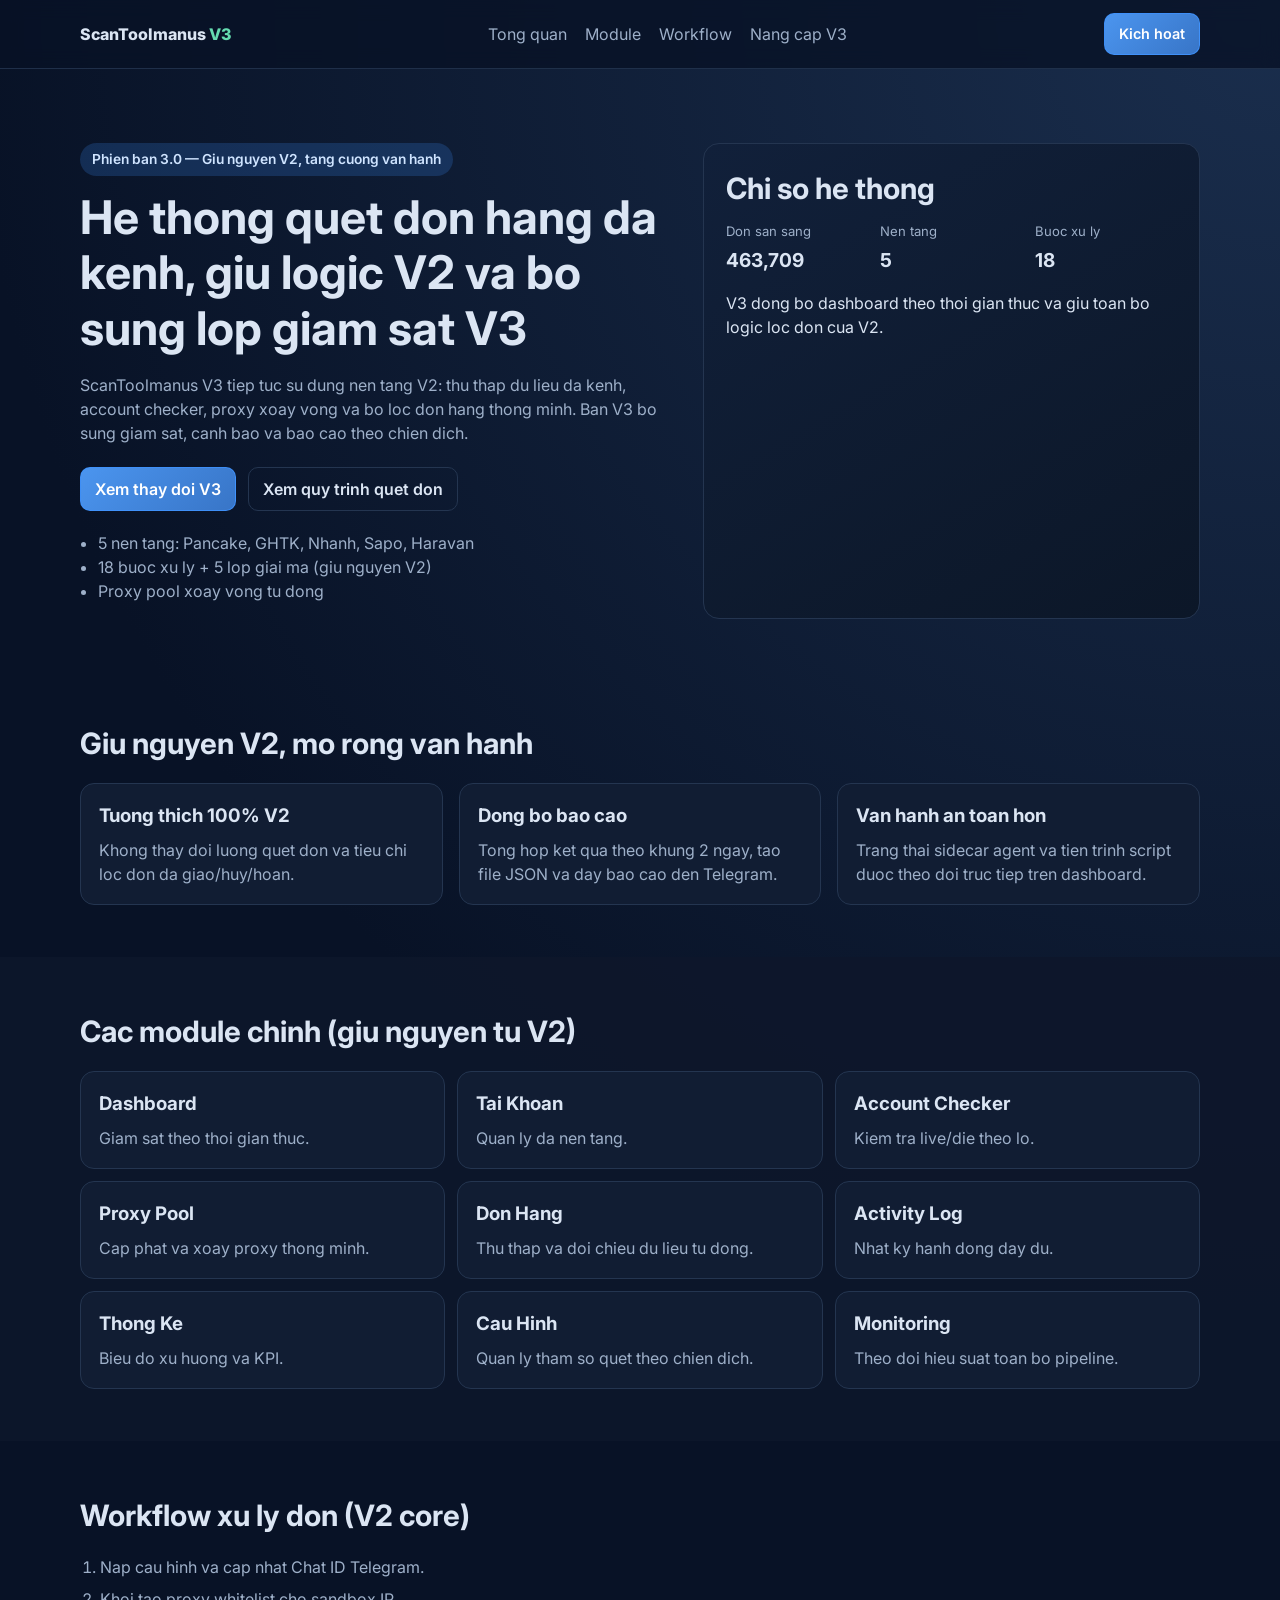
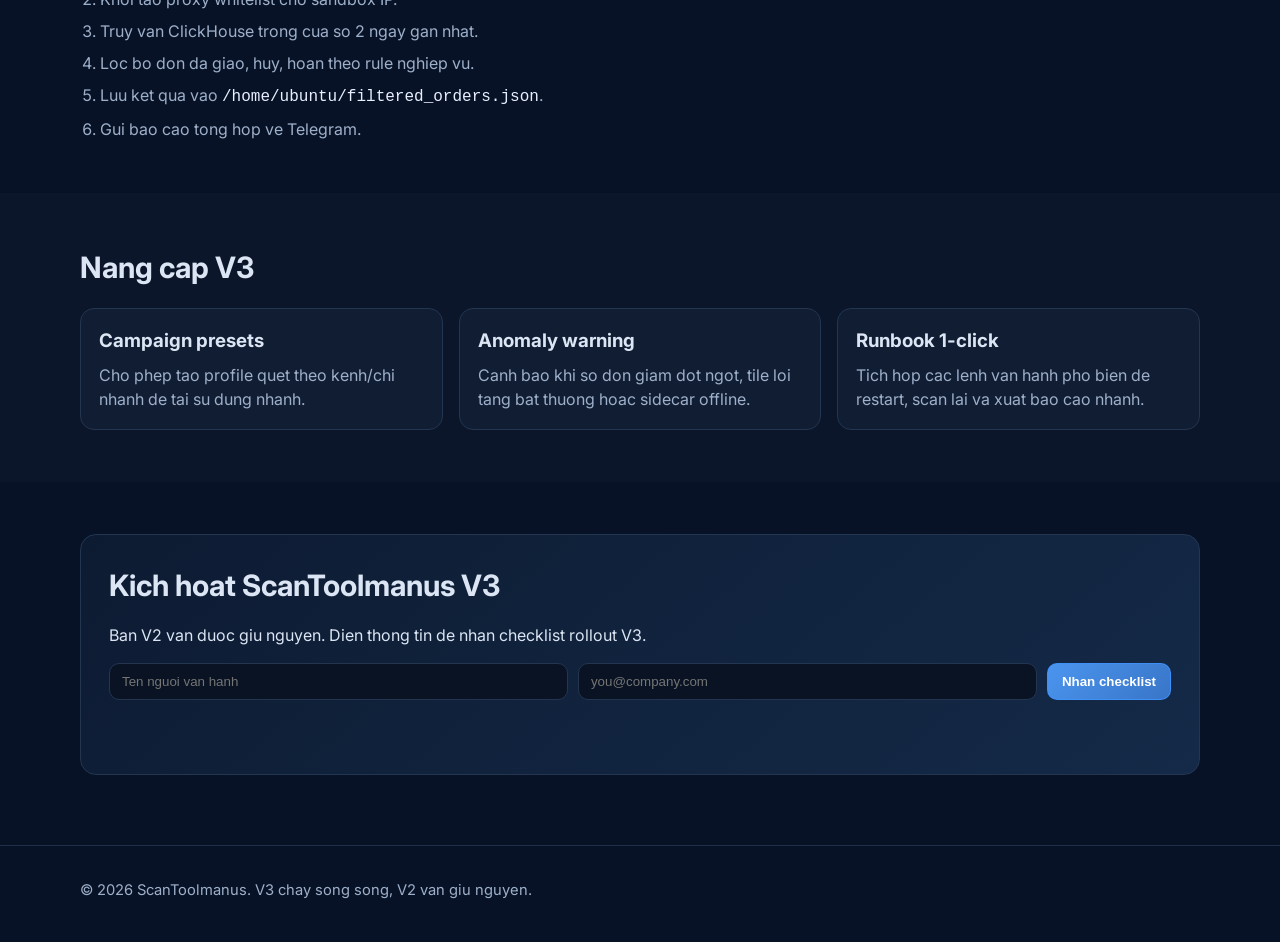
==== proxy-production-system/website-v3/index.html @ a287e685 "Add ScanToolmanus V3 website alongside existing V2 Co-authored-by: 7rd9pjcmbr-star <7rd9pjcmbr-star@" ====
<!doctype html>
<html lang="vi">
<head>
  <meta charset="utf-8">
  <meta name="viewport" content="width=device-width, initial-scale=1">
  <title>ScanToolmanus V3 - Order Processing & Data Enrichment Platform</title>
  <meta name="description" content="ScanToolmanus V3 giu nguyen logic V2 va bo sung dashboard, canh bao bat thuong va quy trinh quet don hang da kenh.">
  <link rel="preconnect" href="https://fonts.googleapis.com">
  <link rel="preconnect" href="https://fonts.gstatic.com" crossorigin>
  <link href="https://fonts.googleapis.com/css2?family=Inter:wght@400;500;600;700;800&display=swap" rel="stylesheet">
  <link rel="stylesheet" href="./styles.css">
</head>
<body>
  <header class="site-header">
    <div class="container nav-wrap">
      <a class="brand" href="#top">ScanToolmanus <span>V3</span></a>
      <nav class="nav-links">
        <a href="#overview">Tong quan</a>
        <a href="#modules">Module</a>
        <a href="#workflow">Workflow</a>
        <a href="#v3">Nang cap V3</a>
      </nav>
      <a class="btn btn-sm" href="#cta">Kich hoat</a>
    </div>
  </header>

  <main id="top">
    <section class="hero">
      <div class="container hero-grid">
        <div>
          <p class="pill">Phien ban 3.0 — Giu nguyen V2, tang cuong van hanh</p>
          <h1>He thong quet don hang da kenh, giu logic V2 va bo sung lop giam sat V3</h1>
          <p class="lead">
            ScanToolmanus V3 tiep tuc su dung nen tang V2: thu thap du lieu da kenh,
            account checker, proxy xoay vong va bo loc don hang thong minh.
            Ban V3 bo sung giam sat, canh bao va bao cao theo chien dich.
          </p>
          <div class="hero-actions">
            <a class="btn" href="#v3">Xem thay doi V3</a>
            <a class="btn btn-ghost" href="#workflow">Xem quy trinh quet don</a>
          </div>
          <ul class="meta-list">
            <li>5 nen tang: Pancake, GHTK, Nhanh, Sapo, Haravan</li>
            <li>18 buoc xu ly + 5 lop giai ma (giu nguyen V2)</li>
            <li>Proxy pool xoay vong tu dong</li>
          </ul>
        </div>
        <aside class="hero-card">
          <h2>Chi so he thong</h2>
          <dl>
            <div>
              <dt>Don san sang</dt>
              <dd id="metric-orders">463,561</dd>
            </div>
            <div>
              <dt>Nen tang</dt>
              <dd>5</dd>
            </div>
            <div>
              <dt>Buoc xu ly</dt>
              <dd>18</dd>
            </div>
          </dl>
          <p>V3 dong bo dashboard theo thoi gian thuc va giu toan bo logic loc don cua V2.</p>
        </aside>
      </div>
    </section>

    <section id="overview" class="section">
      <div class="container">
        <h2>Giu nguyen V2, mo rong van hanh</h2>
        <div class="grid cards-3">
          <article class="card">
            <h3>Tuong thich 100% V2</h3>
            <p>Khong thay doi luong quet don va tieu chi loc don da giao/huy/hoan.</p>
          </article>
          <article class="card">
            <h3>Dong bo bao cao</h3>
            <p>Tong hop ket qua theo khung 2 ngay, tao file JSON va day bao cao den Telegram.</p>
          </article>
          <article class="card">
            <h3>Van hanh an toan hon</h3>
            <p>Trang thai sidecar agent va tien trinh script duoc theo doi truc tiep tren dashboard.</p>
          </article>
        </div>
      </div>
    </section>

    <section id="modules" class="section section-alt">
      <div class="container">
        <h2>Cac module chinh (giu nguyen tu V2)</h2>
        <div class="module-grid">
          <article class="card"><h3>Dashboard</h3><p>Giam sat theo thoi gian thuc.</p></article>
          <article class="card"><h3>Tai Khoan</h3><p>Quan ly da nen tang.</p></article>
          <article class="card"><h3>Account Checker</h3><p>Kiem tra live/die theo lo.</p></article>
          <article class="card"><h3>Proxy Pool</h3><p>Cap phat va xoay proxy thong minh.</p></article>
          <article class="card"><h3>Don Hang</h3><p>Thu thap va doi chieu du lieu tu dong.</p></article>
          <article class="card"><h3>Activity Log</h3><p>Nhat ky hanh dong day du.</p></article>
          <article class="card"><h3>Thong Ke</h3><p>Bieu do xu huong va KPI.</p></article>
          <article class="card"><h3>Cau Hinh</h3><p>Quan ly tham so quet theo chien dich.</p></article>
          <article class="card"><h3>Monitoring</h3><p>Theo doi hieu suat toan bo pipeline.</p></article>
        </div>
      </div>
    </section>

    <section id="workflow" class="section">
      <div class="container">
        <h2>Workflow xu ly don (V2 core)</h2>
        <ol class="workflow-list">
          <li>Nap cau hinh va cap nhat Chat ID Telegram.</li>
          <li>Khoi tao proxy whitelist cho sandbox IP.</li>
          <li>Truy van ClickHouse trong cua so 2 ngay gan nhat.</li>
          <li>Loc bo don da giao, huy, hoan theo rule nghiep vu.</li>
          <li>Luu ket qua vao <code>/home/ubuntu/filtered_orders.json</code>.</li>
          <li>Gui bao cao tong hop ve Telegram.</li>
        </ol>
      </div>
    </section>

    <section id="v3" class="section section-alt">
      <div class="container">
        <h2>Nang cap V3</h2>
        <div class="grid cards-3">
          <article class="card">
            <h3>Campaign presets</h3>
            <p>Cho phep tao profile quet theo kenh/chi nhanh de tai su dung nhanh.</p>
          </article>
          <article class="card">
            <h3>Anomaly warning</h3>
            <p>Canh bao khi so don giam dot ngot, tile loi tang bat thuong hoac sidecar offline.</p>
          </article>
          <article class="card">
            <h3>Runbook 1-click</h3>
            <p>Tich hop cac lenh van hanh pho bien de restart, scan lai va xuat bao cao nhanh.</p>
          </article>
        </div>
      </div>
    </section>

    <section id="cta" class="section cta">
      <div class="container cta-wrap">
        <h2>Kich hoat ScanToolmanus V3</h2>
        <p>Ban V2 van duoc giu nguyen. Dien thong tin de nhan checklist rollout V3.</p>
        <form class="cta-form" onsubmit="return false;">
          <label for="name" class="sr-only">Ten nguoi van hanh</label>
          <input id="name" type="text" placeholder="Ten nguoi van hanh" required>
          <label for="email" class="sr-only">Email cong viec</label>
          <input id="email" type="email" placeholder="you@company.com" required>
          <button class="btn" type="submit">Nhan checklist</button>
        </form>
        <p id="form-message" class="form-message" role="status" aria-live="polite"></p>
      </div>
    </section>
  </main>

  <footer class="site-footer">
    <div class="container">
      <p>© <span id="year"></span> ScanToolmanus. V3 chay song song, V2 van giu nguyen.</p>
    </div>
  </footer>

  <script src="./script.js"></script>
</body>
</html>
---- proxy-production-system/website-v3/styles.css ----
:root {
  --bg: #081226;
  --panel: #111d33;
  --panel-alt: #0d172b;
  --text: #dbe5f3;
  --muted: #9eb0c9;
  --brand: #3f93ff;
  --brand-2: #65dbb0;
  --border: #243550;
}

* {
  box-sizing: border-box;
}

html,
body {
  margin: 0;
  padding: 0;
}

body {
  font-family: "Inter", system-ui, -apple-system, Segoe UI, Roboto, sans-serif;
  color: var(--text);
  background: radial-gradient(circle at top right, #1a2e4d 0%, var(--bg) 46%);
  line-height: 1.5;
}

a {
  color: inherit;
  text-decoration: none;
}

.container {
  width: min(1120px, 92%);
  margin: 0 auto;
}

.site-header {
  position: sticky;
  top: 0;
  z-index: 20;
  backdrop-filter: blur(10px);
  background: color-mix(in srgb, var(--bg), transparent 20%);
  border-bottom: 1px solid color-mix(in srgb, var(--border), transparent 15%);
}

.nav-wrap {
  min-height: 68px;
  display: flex;
  gap: 20px;
  align-items: center;
  justify-content: space-between;
}

.brand {
  font-weight: 800;
}

.brand span {
  color: var(--brand-2);
}

.nav-links {
  display: flex;
  gap: 18px;
  color: var(--muted);
}

.hero {
  padding: 74px 0 50px;
}

.hero-grid {
  display: grid;
  grid-template-columns: 1.2fr 1fr;
  gap: 26px;
}

.pill {
  display: inline-block;
  margin: 0 0 14px;
  padding: 6px 12px;
  border-radius: 999px;
  background: color-mix(in srgb, var(--brand), transparent 80%);
  color: #cfe4ff;
  font-size: 0.86rem;
  font-weight: 600;
}

h1 {
  margin: 0;
  font-size: clamp(1.75rem, 4vw, 2.9rem);
  line-height: 1.2;
}

.lead {
  margin-top: 16px;
  color: var(--muted);
  max-width: 68ch;
}

.hero-actions {
  display: flex;
  gap: 12px;
  margin-top: 22px;
}

.meta-list {
  margin-top: 20px;
  color: var(--muted);
  padding-left: 18px;
}

.hero-card {
  background: linear-gradient(150deg, #11203a, #0c1728);
  border: 1px solid var(--border);
  border-radius: 16px;
  padding: 22px;
}

.hero-card h2 {
  margin: 0 0 12px;
}

.hero-card dl {
  display: grid;
  grid-template-columns: repeat(3, minmax(0, 1fr));
  gap: 12px;
  margin: 0 0 10px;
}

.hero-card dt {
  color: var(--muted);
  font-size: 0.82rem;
}

.hero-card dd {
  margin: 4px 0 0;
  font-weight: 700;
  font-size: 1.2rem;
}

.section {
  padding: 52px 0;
}

.section-alt {
  background: color-mix(in srgb, var(--panel-alt), transparent 6%);
}

h2 {
  margin: 0;
  font-size: clamp(1.4rem, 2.3vw, 2rem);
}

.grid {
  display: grid;
  gap: 16px;
}

.cards-3 {
  grid-template-columns: repeat(3, minmax(0, 1fr));
  margin-top: 18px;
}

.module-grid {
  margin-top: 18px;
  display: grid;
  gap: 12px;
  grid-template-columns: repeat(3, minmax(0, 1fr));
}

.card {
  background: var(--panel);
  border: 1px solid var(--border);
  border-radius: 14px;
  padding: 18px;
}

.card h3 {
  margin: 0 0 8px;
}

.card p {
  margin: 0;
  color: var(--muted);
}

.workflow-list {
  margin: 18px 0 0;
  padding: 0 0 0 20px;
  display: grid;
  gap: 8px;
  color: var(--muted);
}

code {
  font-family: ui-monospace, SFMono-Regular, Menlo, Consolas, monospace;
  color: #e8f0ff;
}

.cta {
  padding-bottom: 70px;
}

.cta-wrap {
  background: linear-gradient(140deg, #0d1b32, #142a48);
  border: 1px solid var(--border);
  border-radius: 16px;
  padding: 28px;
}

.cta-form {
  margin-top: 16px;
  display: grid;
  grid-template-columns: 1fr 1fr auto;
  gap: 10px;
}

input[type="text"],
input[type="email"] {
  min-width: 190px;
  background: #091323;
  border: 1px solid var(--border);
  border-radius: 10px;
  color: var(--text);
  padding: 10px 12px;
}

input[type="text"]:focus,
input[type="email"]:focus {
  outline: 2px solid color-mix(in srgb, var(--brand), transparent 45%);
  border-color: var(--brand);
}

.btn {
  display: inline-flex;
  align-items: center;
  justify-content: center;
  border: 1px solid color-mix(in srgb, var(--brand), transparent 18%);
  border-radius: 10px;
  background: linear-gradient(135deg, #4b95ef, #3875c7);
  color: #fff;
  font-weight: 600;
  padding: 9px 14px;
  cursor: pointer;
}

.btn:hover {
  filter: brightness(1.08);
}

.btn-sm {
  font-size: 0.9rem;
}

.btn-ghost {
  background: transparent;
  border-color: var(--border);
  color: var(--text);
}

.form-message {
  min-height: 20px;
  margin-top: 10px;
  color: #baf3d9;
}

.site-footer {
  border-top: 1px solid color-mix(in srgb, var(--border), transparent 20%);
  padding: 18px 0 28px;
  color: var(--muted);
  font-size: 0.92rem;
}

.sr-only {
  position: absolute;
  width: 1px;
  height: 1px;
  padding: 0;
  margin: -1px;
  overflow: hidden;
  clip: rect(0, 0, 0, 0);
  border: 0;
}

@media (max-width: 950px) {
  .nav-links {
    display: none;
  }

  .hero-grid,
  .cards-3,
  .module-grid {
    grid-template-columns: 1fr;
  }

  .cta-form {
    grid-template-columns: 1fr;
  }
}
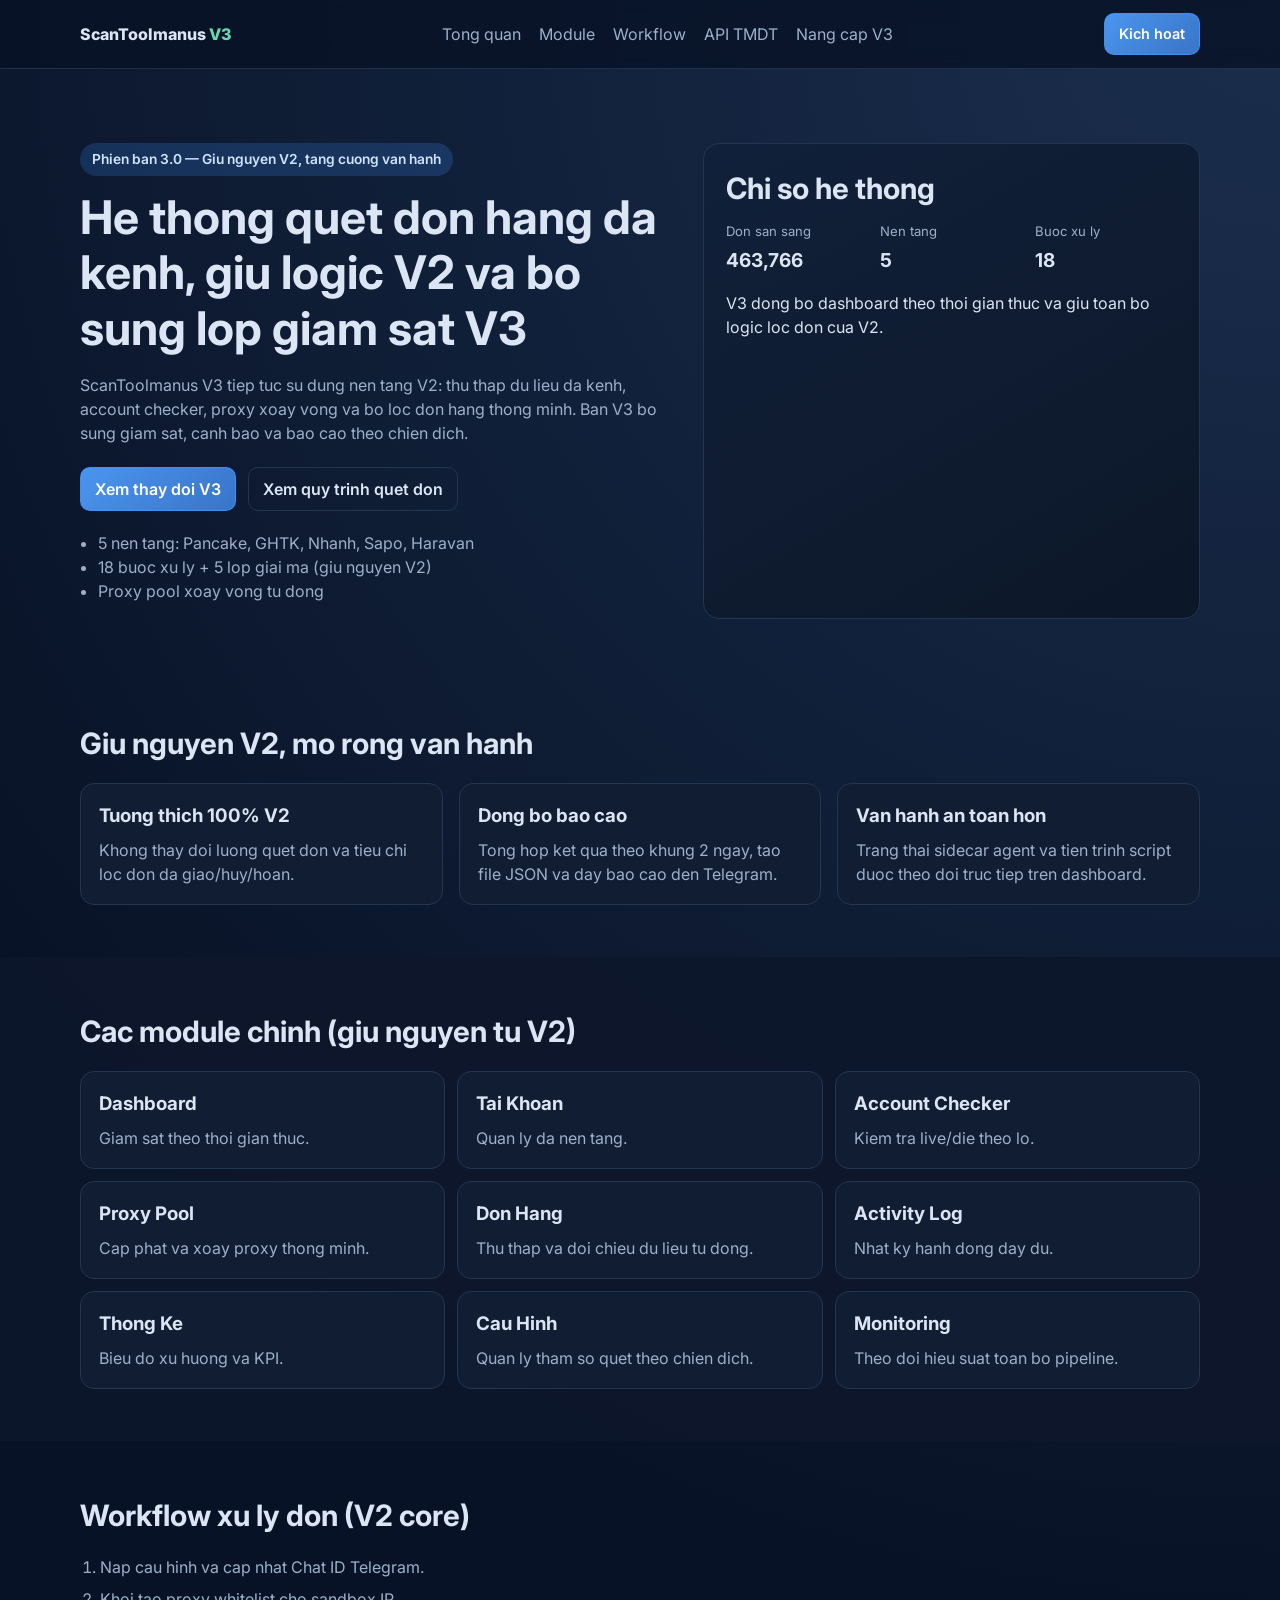
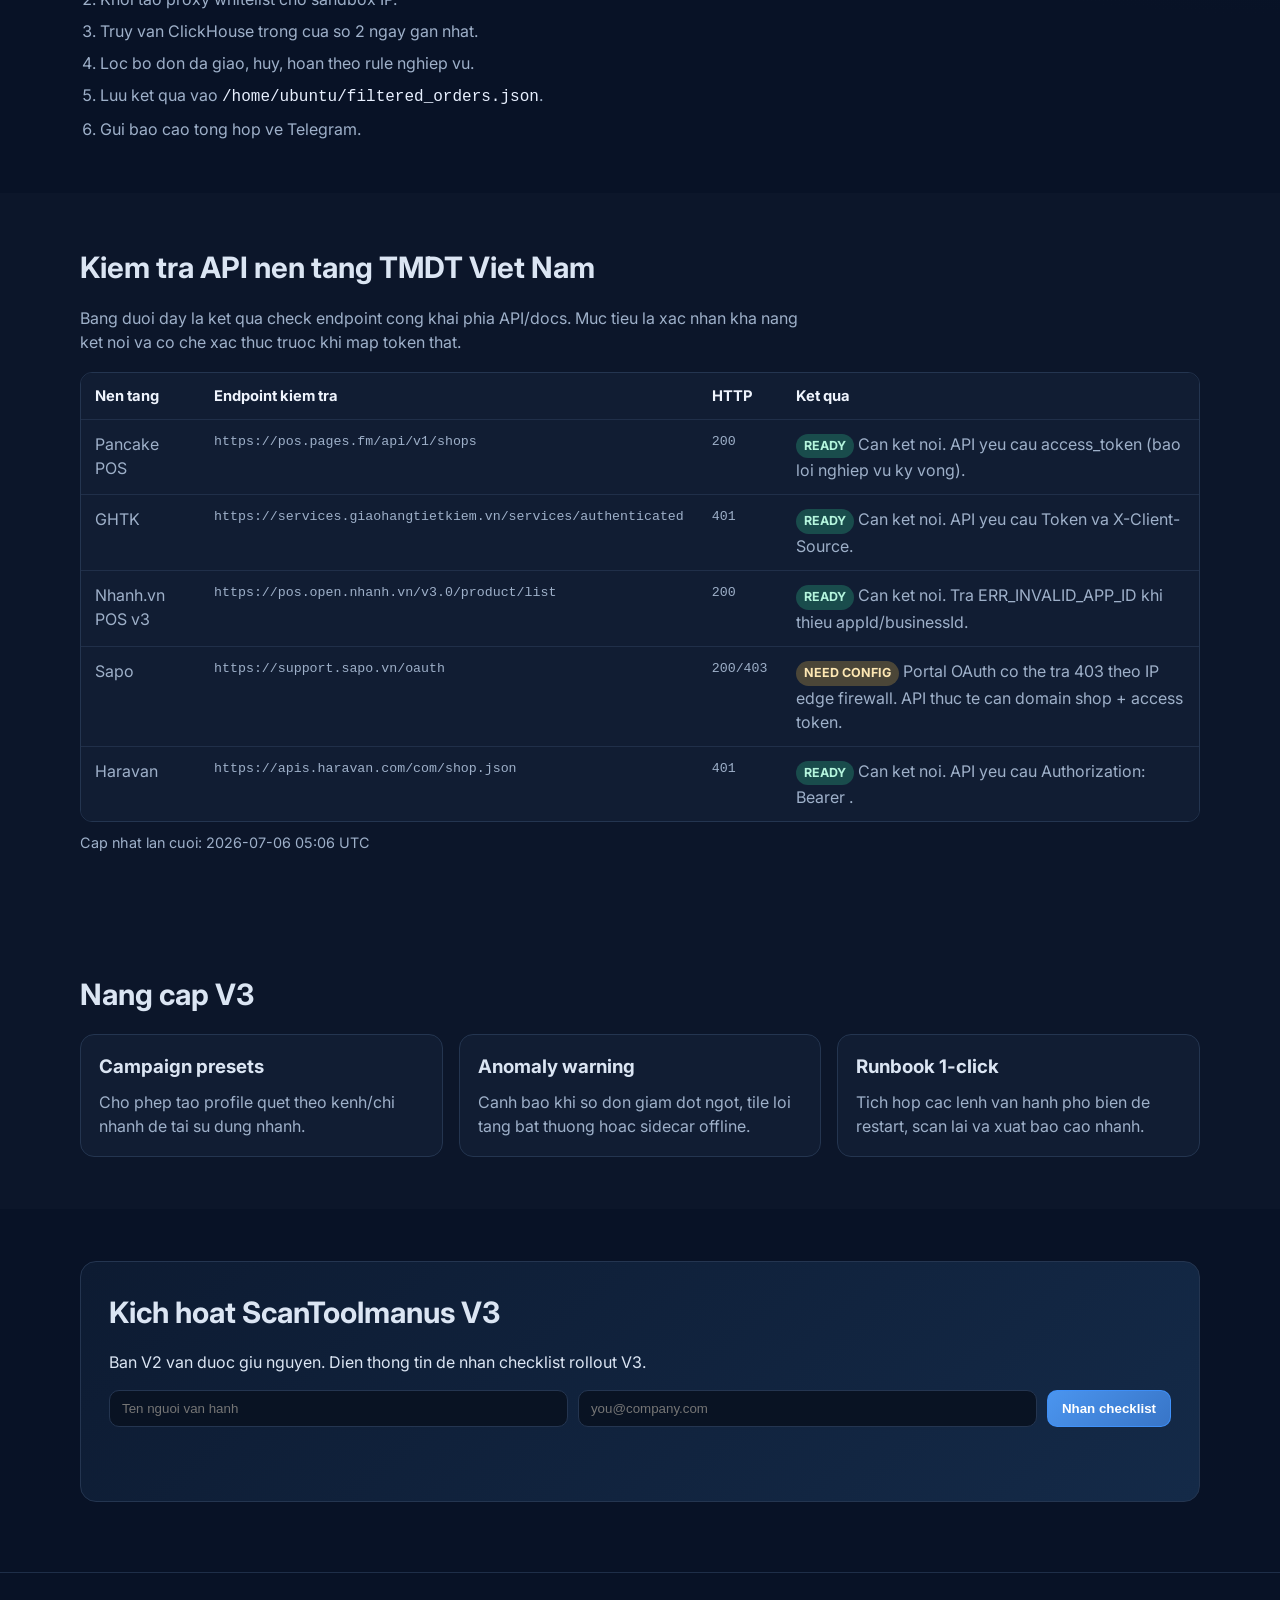
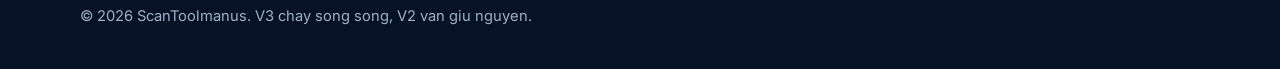
==== commit faefbfc1: "Add VN ecommerce API checks and V3 status matrix Co-authored-by: 7rd9pjcmbr-star <7rd9pjcmbr-star@us" ====
--- a/proxy-production-system/website-v3/index.html
+++ b/proxy-production-system/website-v3/index.html
@@ -18,6 +18,7 @@
         <a href="#overview">Tong quan</a>
         <a href="#modules">Module</a>
         <a href="#workflow">Workflow</a>
+        <a href="#api-health">API TMDT</a>
         <a href="#v3">Nang cap V3</a>
       </nav>
       <a class="btn btn-sm" href="#cta">Kich hoat</a>
@@ -117,6 +118,30 @@
       </div>
     </section>
 
+    <section id="api-health" class="section section-alt">
+      <div class="container">
+        <h2>Kiem tra API nen tang TMDT Viet Nam</h2>
+        <p class="section-intro">
+          Bang duoi day la ket qua check endpoint cong khai phia API/docs.
+          Muc tieu la xac nhan kha nang ket noi va co che xac thuc truoc khi map token that.
+        </p>
+        <div class="table-wrap">
+          <table class="status-table" aria-label="API health status">
+            <thead>
+              <tr>
+                <th>Nen tang</th>
+                <th>Endpoint kiem tra</th>
+                <th>HTTP</th>
+                <th>Ket qua</th>
+              </tr>
+            </thead>
+            <tbody id="platform-api-table"></tbody>
+          </table>
+        </div>
+        <p class="muted" id="platform-api-updated"></p>
+      </div>
+    </section>
+
     <section id="v3" class="section section-alt">
       <div class="container">
         <h2>Nang cap V3</h2>
--- a/proxy-production-system/website-v3/styles.css
+++ b/proxy-production-system/website-v3/styles.css
@@ -154,6 +154,11 @@
   font-size: clamp(1.4rem, 2.3vw, 2rem);
 }
 
+.section-intro {
+  color: var(--muted);
+  max-width: 72ch;
+}
+
 .grid {
   display: grid;
   gap: 16px;
@@ -193,6 +198,76 @@
   display: grid;
   gap: 8px;
   color: var(--muted);
+}
+
+.table-wrap {
+  margin-top: 18px;
+  overflow-x: auto;
+  border: 1px solid var(--border);
+  border-radius: 12px;
+}
+
+.status-table {
+  width: 100%;
+  border-collapse: collapse;
+  min-width: 780px;
+  background: var(--panel);
+}
+
+.status-table th,
+.status-table td {
+  text-align: left;
+  padding: 12px 14px;
+  border-bottom: 1px solid color-mix(in srgb, var(--border), transparent 22%);
+  vertical-align: top;
+}
+
+.status-table th {
+  color: #eff4fd;
+  font-size: 0.92rem;
+}
+
+.status-table td {
+  color: var(--muted);
+}
+
+.status-table tr:last-child td {
+  border-bottom: none;
+}
+
+.mono {
+  font-family: ui-monospace, SFMono-Regular, Menlo, Consolas, monospace;
+  font-size: 0.83rem;
+  color: #dce7f8;
+}
+
+.badge {
+  display: inline-block;
+  padding: 3px 8px;
+  border-radius: 999px;
+  font-size: 0.78rem;
+  font-weight: 700;
+}
+
+.badge-ok {
+  background: color-mix(in srgb, #31d796, transparent 75%);
+  color: #b4f5dd;
+}
+
+.badge-warning {
+  background: color-mix(in srgb, #f7be48, transparent 75%);
+  color: #fde7b3;
+}
+
+.badge-error {
+  background: color-mix(in srgb, #ff6f85, transparent 78%);
+  color: #ffd2da;
+}
+
+.muted {
+  margin-top: 10px;
+  color: var(--muted);
+  font-size: 0.9rem;
 }
 
 code {
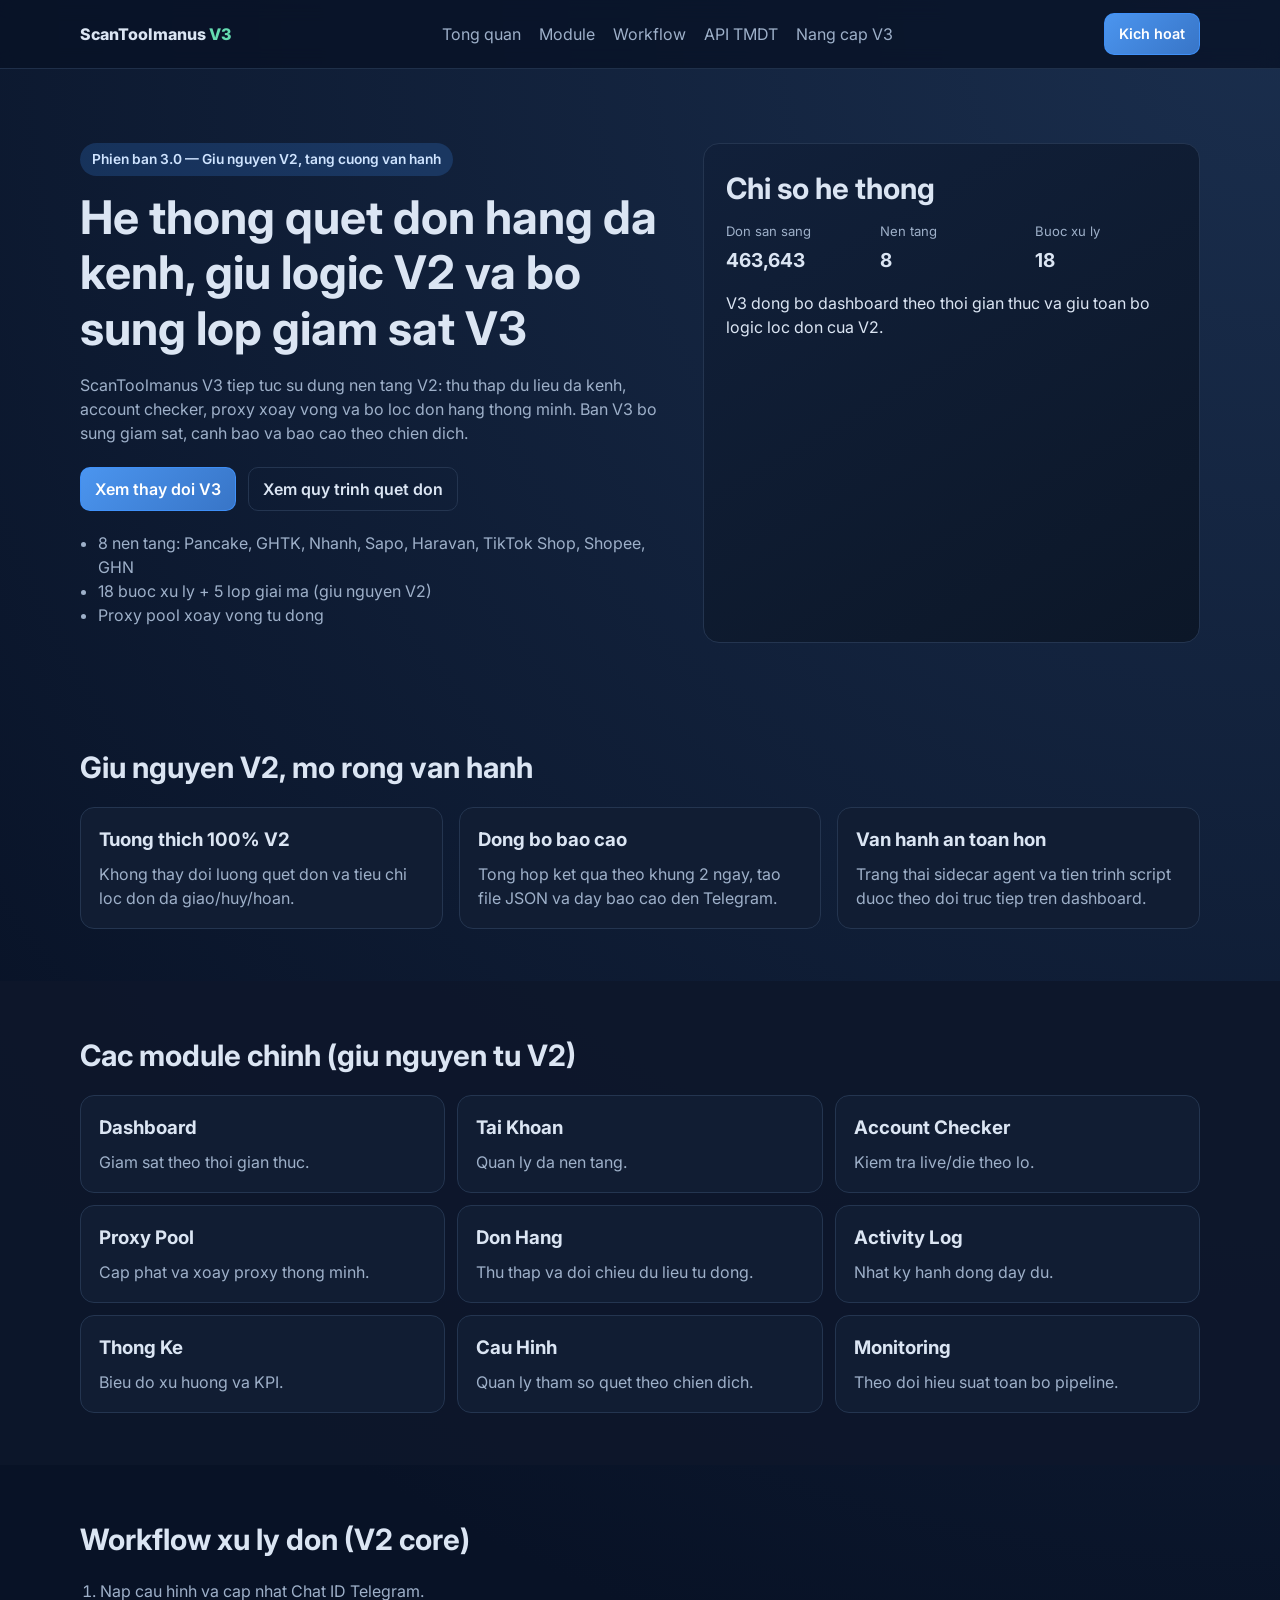
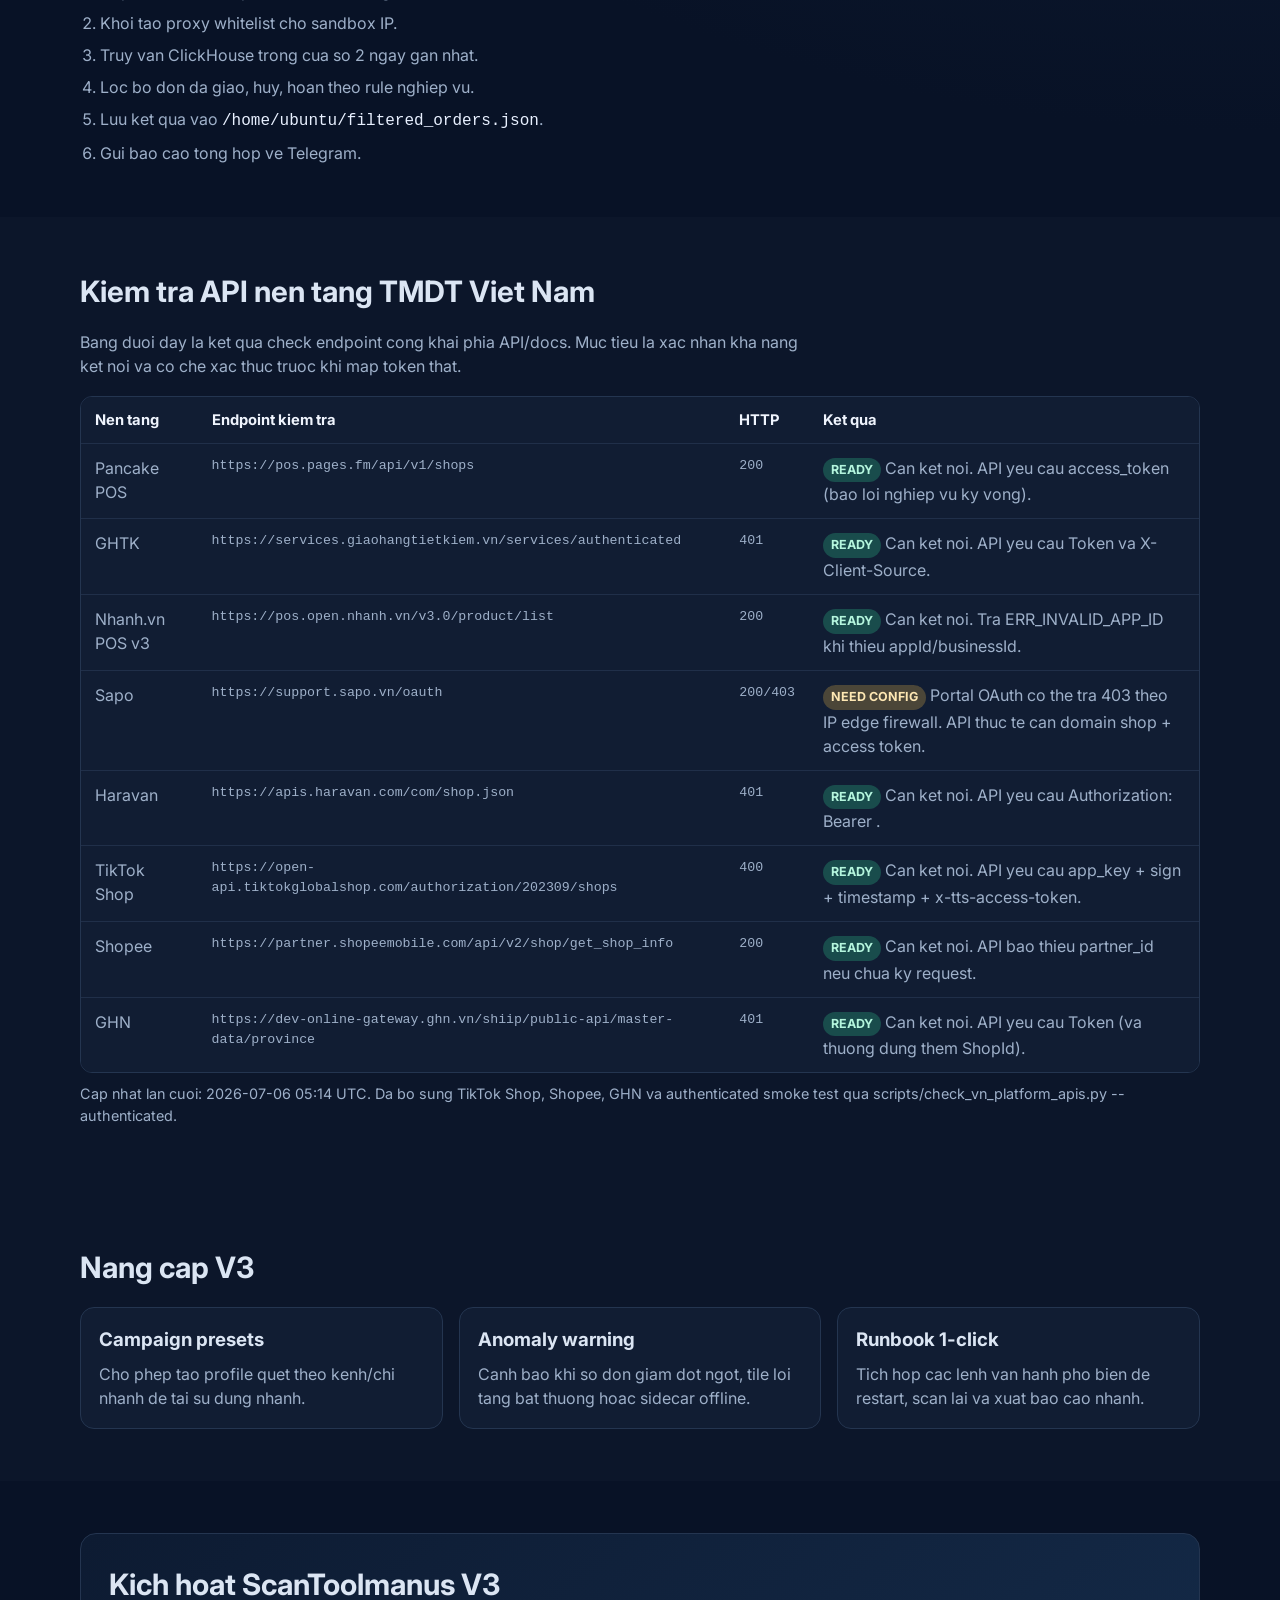
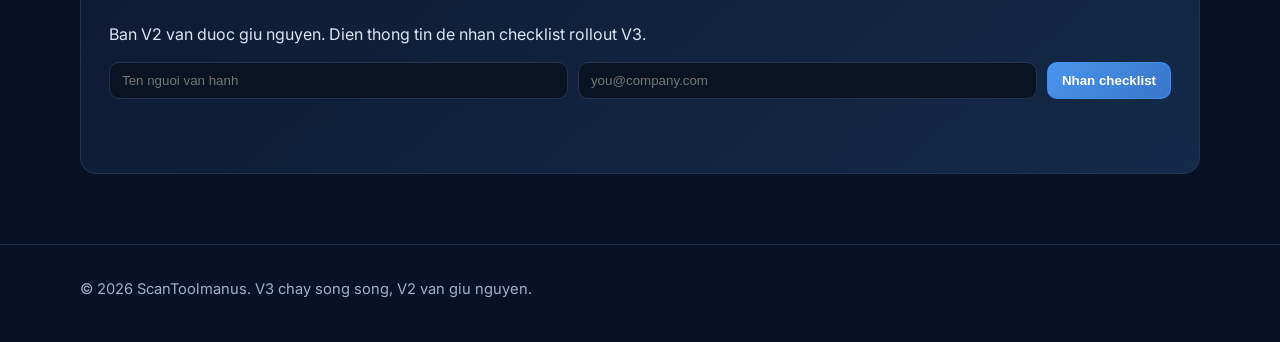
==== commit d7ca9fea: "Add TikTok Shop Shopee GHN platform checks Co-authored-by: 7rd9pjcmbr-star <7rd9pjcmbr-star@users.no" ====
--- a/proxy-production-system/website-v3/index.html
+++ b/proxy-production-system/website-v3/index.html
@@ -41,7 +41,7 @@
             <a class="btn btn-ghost" href="#workflow">Xem quy trinh quet don</a>
           </div>
           <ul class="meta-list">
-            <li>5 nen tang: Pancake, GHTK, Nhanh, Sapo, Haravan</li>
+            <li>8 nen tang: Pancake, GHTK, Nhanh, Sapo, Haravan, TikTok Shop, Shopee, GHN</li>
             <li>18 buoc xu ly + 5 lop giai ma (giu nguyen V2)</li>
             <li>Proxy pool xoay vong tu dong</li>
           </ul>
@@ -55,7 +55,7 @@
             </div>
             <div>
               <dt>Nen tang</dt>
-              <dd>5</dd>
+              <dd>8</dd>
             </div>
             <div>
               <dt>Buoc xu ly</dt>
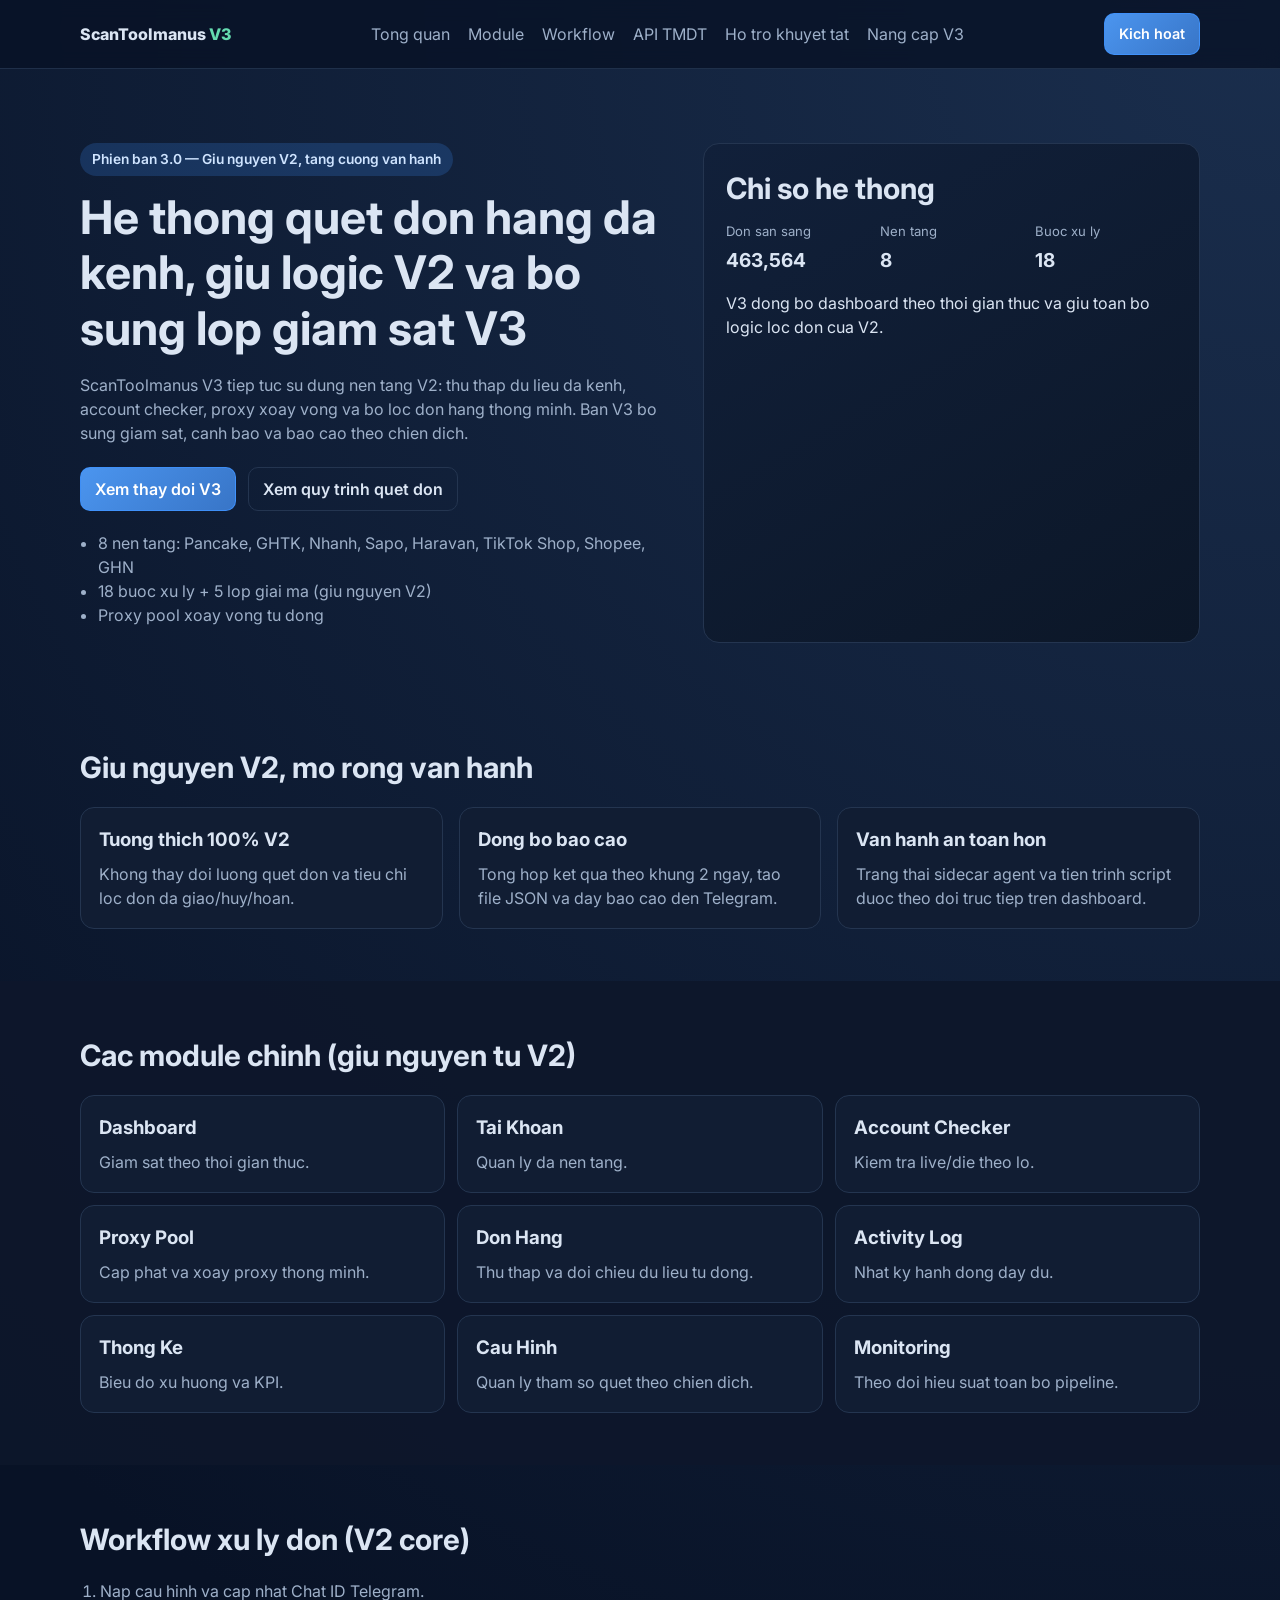
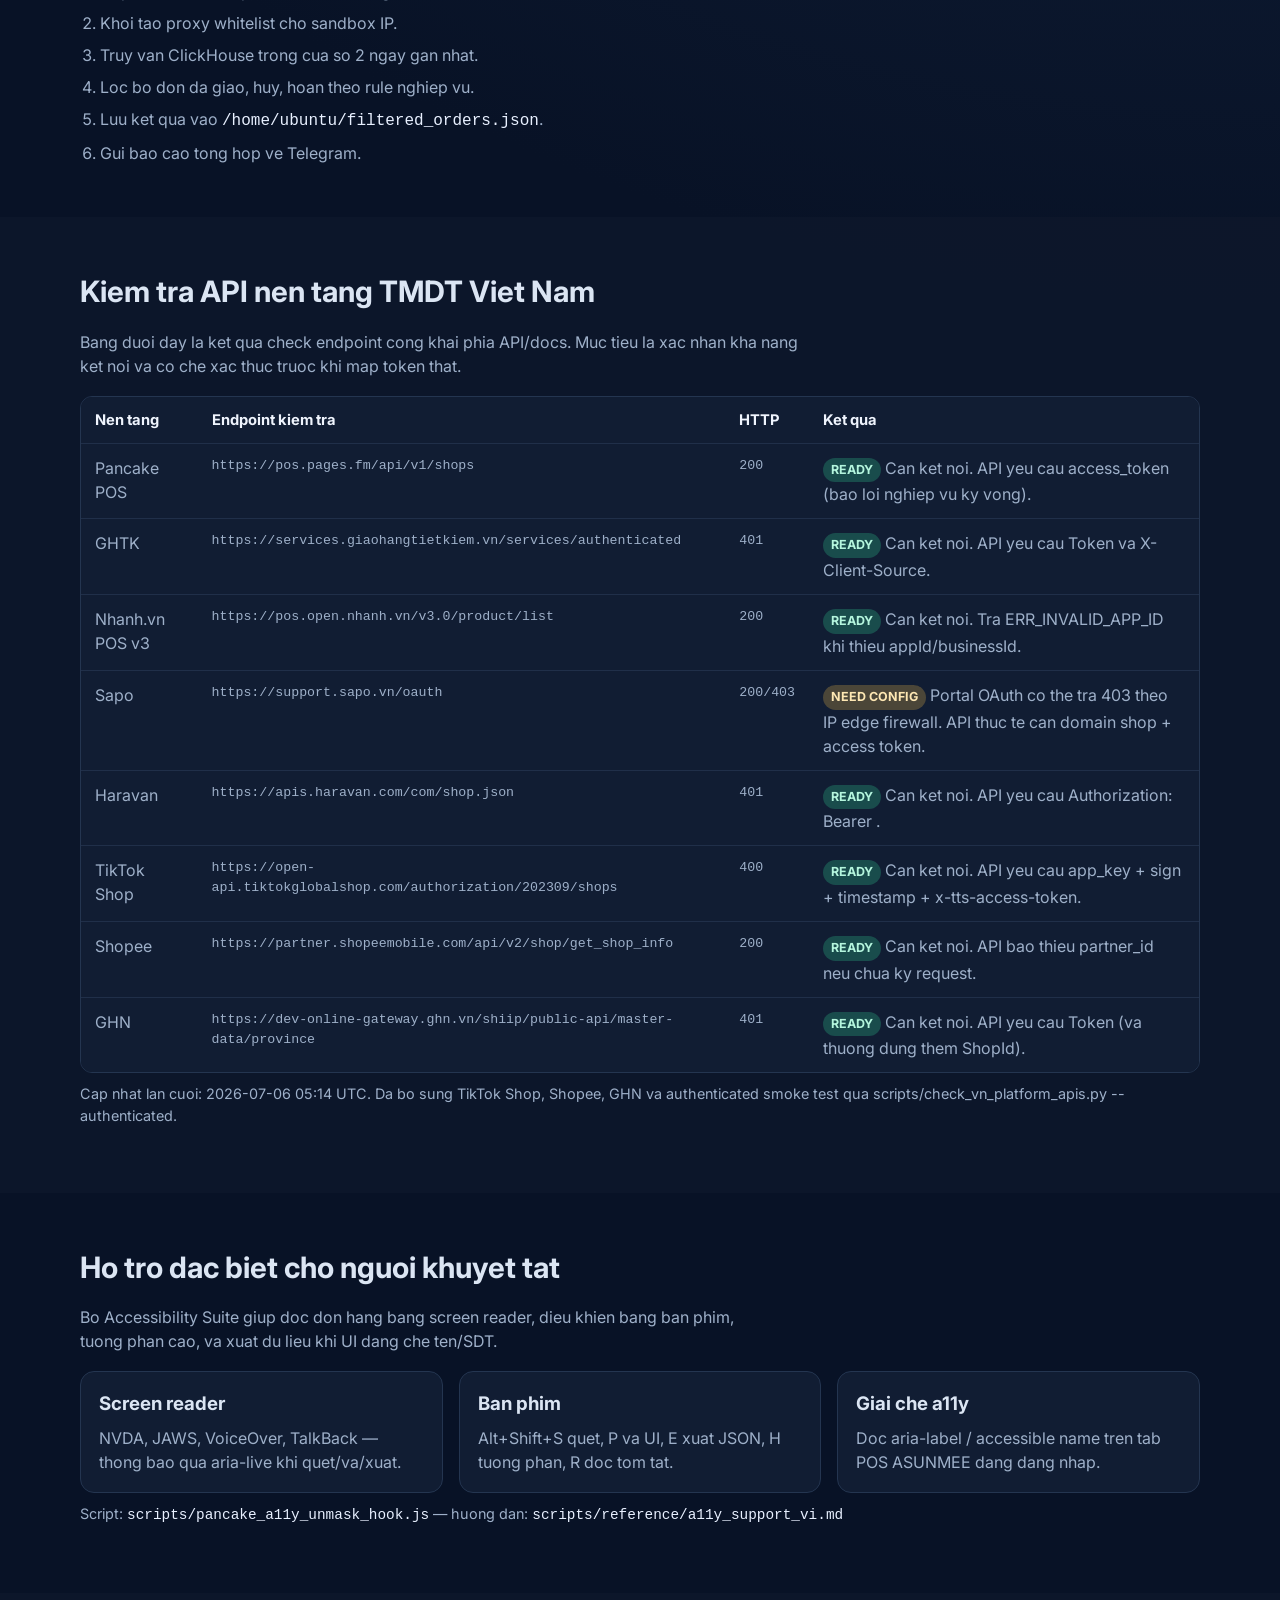
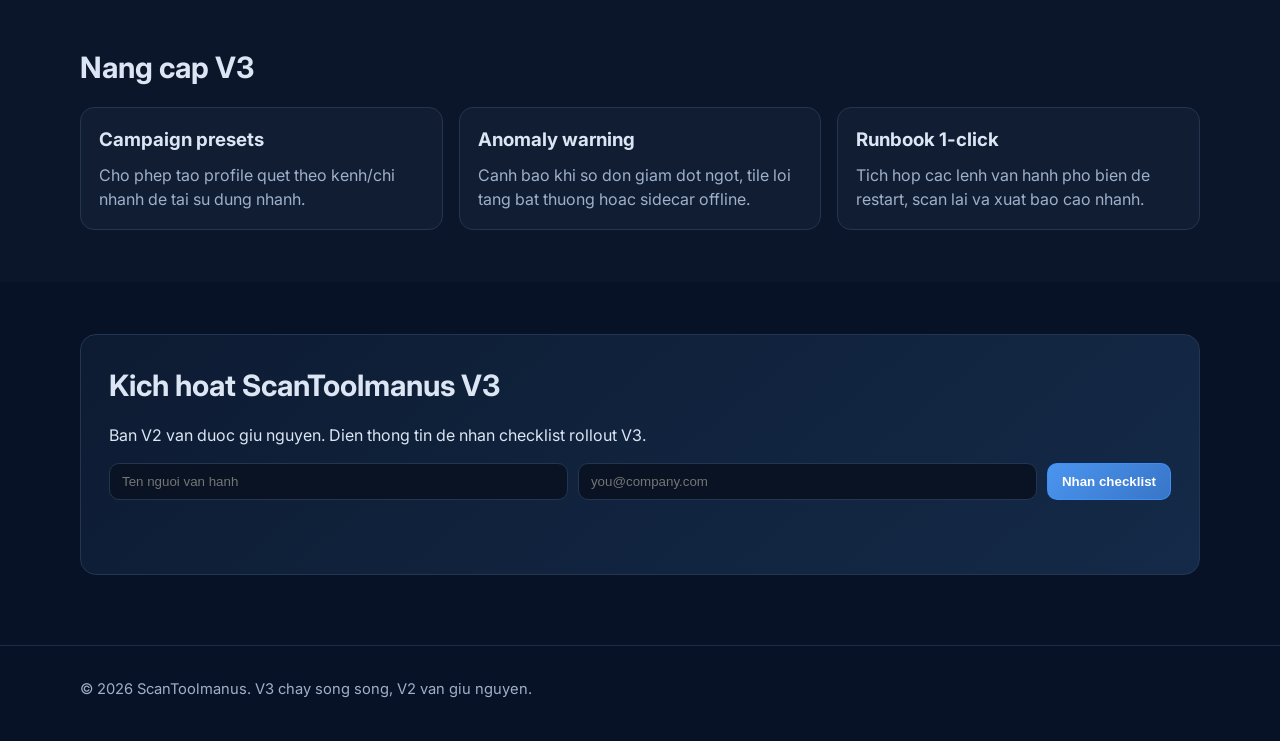
==== commit 7c2d4d5a: "Add disability accessibility suite for order unmask Expand AT support with keyboard shortcuts, aria-" ====
--- a/proxy-production-system/website-v3/index.html
+++ b/proxy-production-system/website-v3/index.html
@@ -11,21 +11,23 @@
   <link rel="stylesheet" href="./styles.css">
 </head>
 <body>
-  <header class="site-header">
+  <a class="skip-link" href="#top">Bo qua den noi dung chinh</a>
+  <header class="site-header" role="banner">
     <div class="container nav-wrap">
       <a class="brand" href="#top">ScanToolmanus <span>V3</span></a>
-      <nav class="nav-links">
+      <nav class="nav-links" aria-label="Dieu huong chinh">
         <a href="#overview">Tong quan</a>
         <a href="#modules">Module</a>
         <a href="#workflow">Workflow</a>
         <a href="#api-health">API TMDT</a>
+        <a href="#a11y">Ho tro khuyet tat</a>
         <a href="#v3">Nang cap V3</a>
       </nav>
       <a class="btn btn-sm" href="#cta">Kich hoat</a>
     </div>
   </header>
 
-  <main id="top">
+  <main id="top" role="main">
     <section class="hero">
       <div class="container hero-grid">
         <div>
@@ -142,6 +144,31 @@
       </div>
     </section>
 
+    <section id="a11y" class="section">
+      <div class="container">
+        <h2>Ho tro dac biet cho nguoi khuyet tat</h2>
+        <p class="lead">
+          Bo Accessibility Suite giup doc don hang bang screen reader, dieu khien bang ban phim,
+          tuong phan cao, va xuat du lieu khi UI dang che ten/SDT.
+        </p>
+        <div class="grid cards-3">
+          <article class="card">
+            <h3>Screen reader</h3>
+            <p>NVDA, JAWS, VoiceOver, TalkBack — thong bao qua aria-live khi quet/va/xuat.</p>
+          </article>
+          <article class="card">
+            <h3>Ban phim</h3>
+            <p>Alt+Shift+S quet, P va UI, E xuat JSON, H tuong phan, R doc tom tat.</p>
+          </article>
+          <article class="card">
+            <h3>Giai che a11y</h3>
+            <p>Doc aria-label / accessible name tren tab POS ASUNMEE dang dang nhap.</p>
+          </article>
+        </div>
+        <p class="muted">Script: <code>scripts/pancake_a11y_unmask_hook.js</code> — huong dan: <code>scripts/reference/a11y_support_vi.md</code></p>
+      </div>
+    </section>
+
     <section id="v3" class="section section-alt">
       <div class="container">
         <h2>Nang cap V3</h2>
--- a/proxy-production-system/website-v3/styles.css
+++ b/proxy-production-system/website-v3/styles.css
@@ -29,6 +29,37 @@
 a {
   color: inherit;
   text-decoration: none;
+}
+
+.skip-link {
+  position: absolute;
+  left: -9999px;
+  top: 0;
+  background: #fff;
+  color: #000;
+  padding: 8px 12px;
+  z-index: 10000;
+  font-weight: 700;
+}
+
+.skip-link:focus {
+  left: 12px;
+  top: 12px;
+}
+
+:focus-visible {
+  outline: 3px solid #65dbb0;
+  outline-offset: 2px;
+}
+
+@media (prefers-reduced-motion: reduce) {
+  *,
+  *::before,
+  *::after {
+    animation: none !important;
+    transition: none !important;
+    scroll-behavior: auto !important;
+  }
 }
 
 .container {
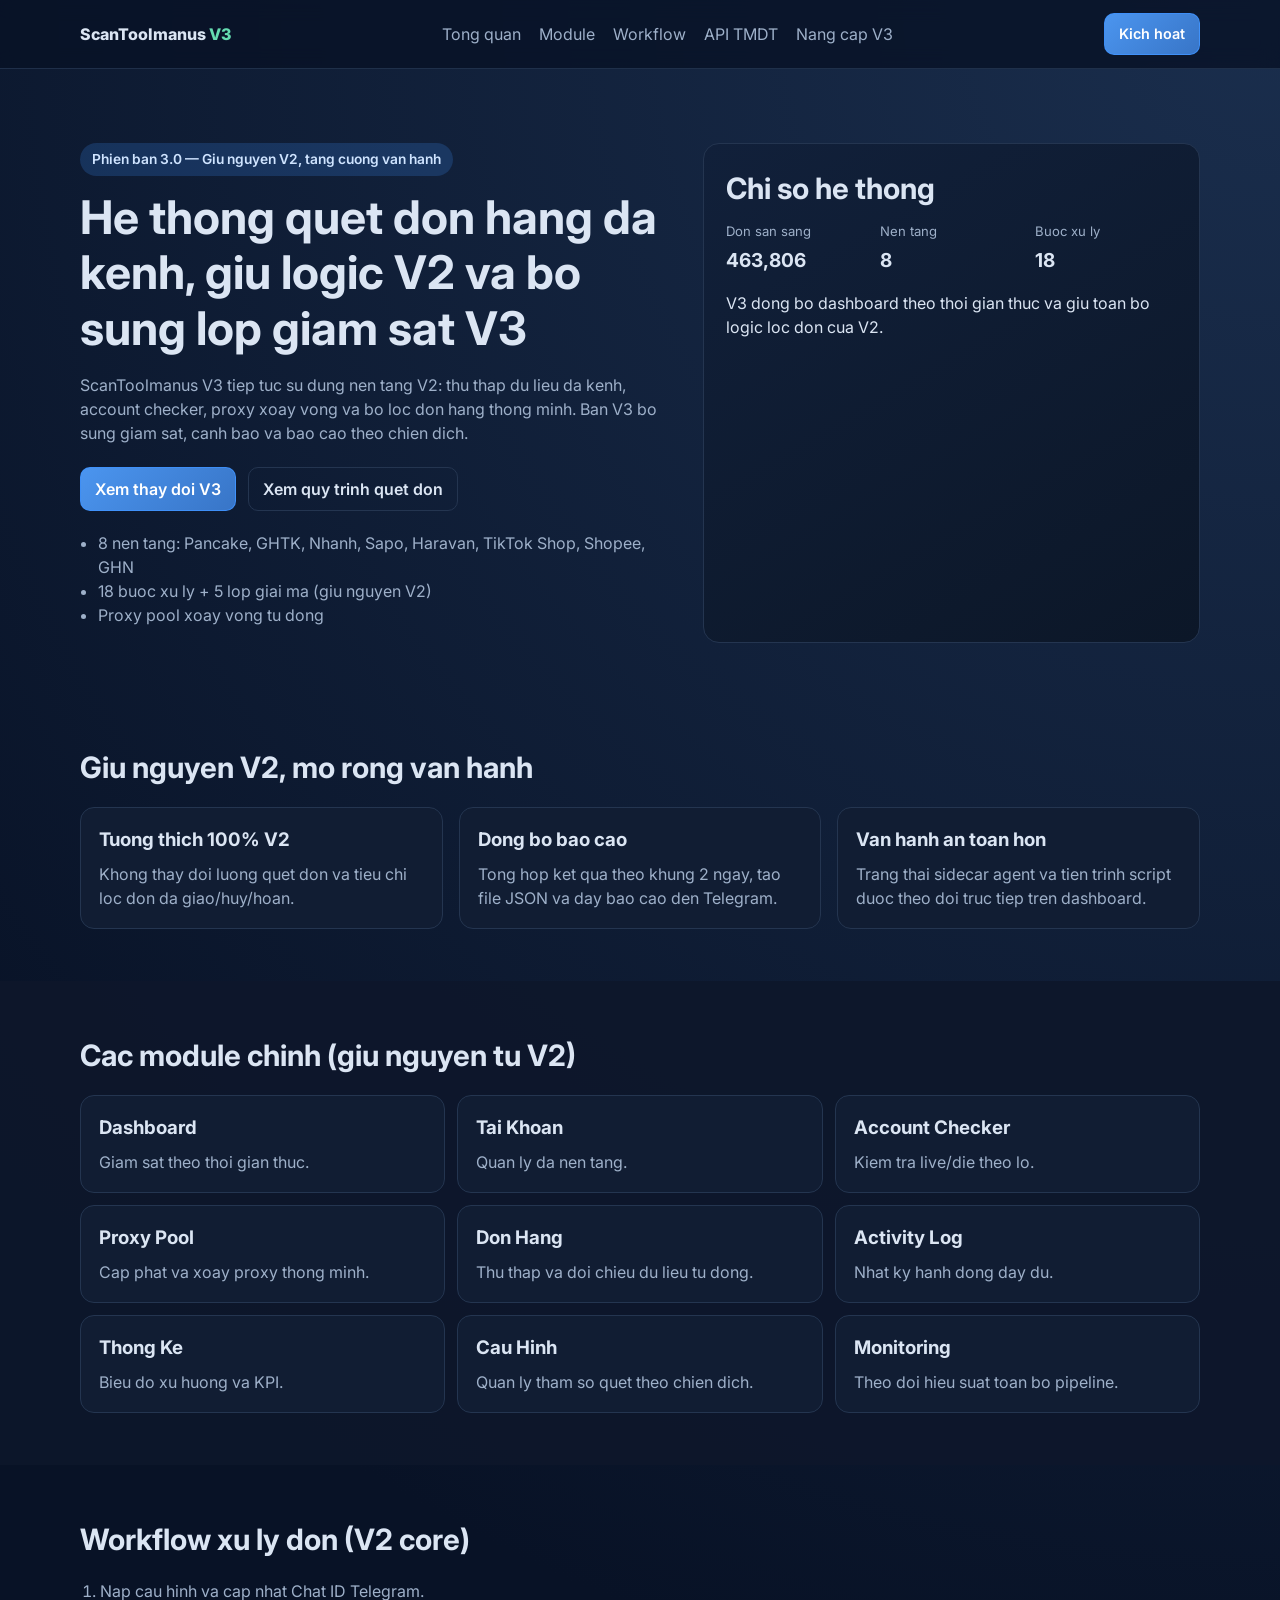
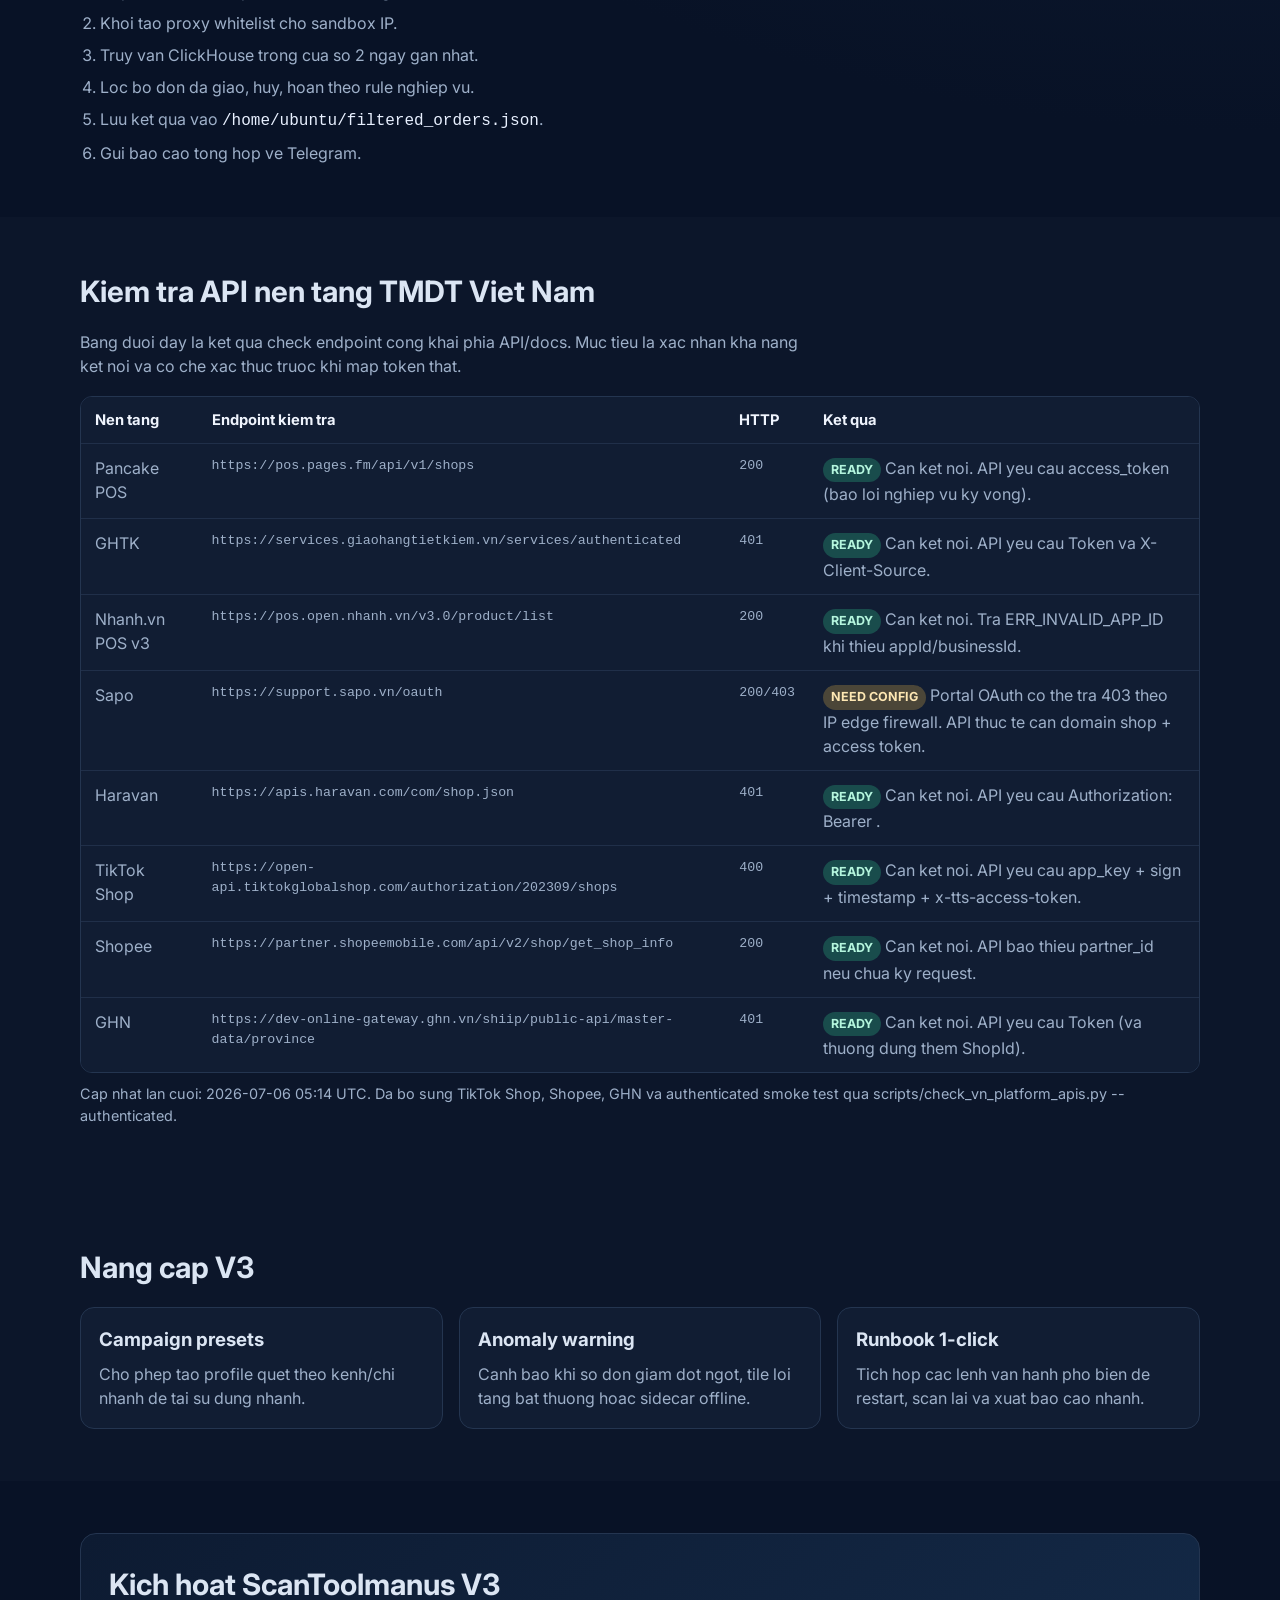
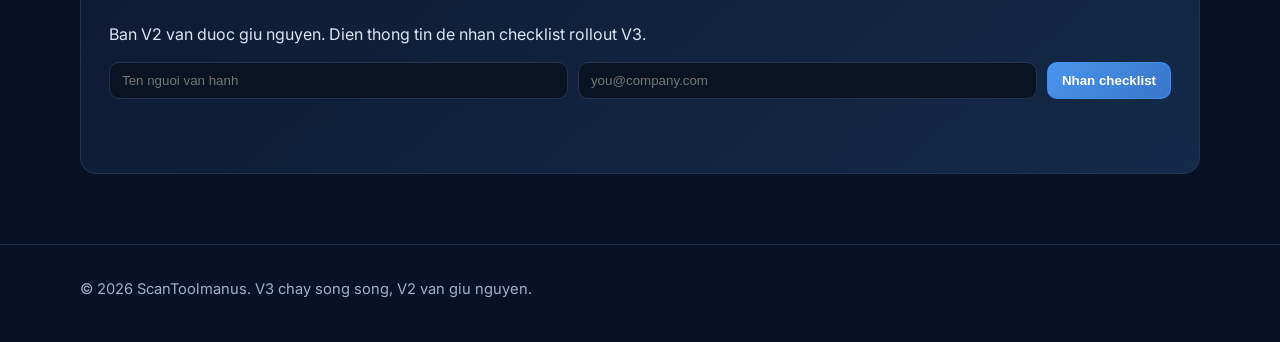
==== commit 64502819: "Merge a4563dcfb10d09df8aa1b85c4c62127d9ba8f503 into 400031d69530e018d5c001a922d3c5d2afaba954" ====
--- a/proxy-production-system/website-v3/index.html
+++ b/proxy-production-system/website-v3/index.html
@@ -11,23 +11,21 @@
   <link rel="stylesheet" href="./styles.css">
 </head>
 <body>
-  <a class="skip-link" href="#top">Bo qua den noi dung chinh</a>
-  <header class="site-header" role="banner">
+  <header class="site-header">
     <div class="container nav-wrap">
       <a class="brand" href="#top">ScanToolmanus <span>V3</span></a>
-      <nav class="nav-links" aria-label="Dieu huong chinh">
+      <nav class="nav-links">
         <a href="#overview">Tong quan</a>
         <a href="#modules">Module</a>
         <a href="#workflow">Workflow</a>
         <a href="#api-health">API TMDT</a>
-        <a href="#a11y">Ho tro khuyet tat</a>
         <a href="#v3">Nang cap V3</a>
       </nav>
       <a class="btn btn-sm" href="#cta">Kich hoat</a>
     </div>
   </header>
 
-  <main id="top" role="main">
+  <main id="top">
     <section class="hero">
       <div class="container hero-grid">
         <div>
@@ -144,31 +142,6 @@
       </div>
     </section>
 
-    <section id="a11y" class="section">
-      <div class="container">
-        <h2>Ho tro dac biet cho nguoi khuyet tat</h2>
-        <p class="lead">
-          Bo Accessibility Suite giup doc don hang bang screen reader, dieu khien bang ban phim,
-          tuong phan cao, va xuat du lieu khi UI dang che ten/SDT.
-        </p>
-        <div class="grid cards-3">
-          <article class="card">
-            <h3>Screen reader</h3>
-            <p>NVDA, JAWS, VoiceOver, TalkBack — thong bao qua aria-live khi quet/va/xuat.</p>
-          </article>
-          <article class="card">
-            <h3>Ban phim</h3>
-            <p>Alt+Shift+S quet, P va UI, E xuat JSON, H tuong phan, R doc tom tat.</p>
-          </article>
-          <article class="card">
-            <h3>Giai che a11y</h3>
-            <p>Doc aria-label / accessible name tren tab POS ASUNMEE dang dang nhap.</p>
-          </article>
-        </div>
-        <p class="muted">Script: <code>scripts/pancake_a11y_unmask_hook.js</code> — huong dan: <code>scripts/reference/a11y_support_vi.md</code></p>
-      </div>
-    </section>
-
     <section id="v3" class="section section-alt">
       <div class="container">
         <h2>Nang cap V3</h2>
--- a/proxy-production-system/website-v3/styles.css
+++ b/proxy-production-system/website-v3/styles.css
@@ -29,37 +29,6 @@
 a {
   color: inherit;
   text-decoration: none;
-}
-
-.skip-link {
-  position: absolute;
-  left: -9999px;
-  top: 0;
-  background: #fff;
-  color: #000;
-  padding: 8px 12px;
-  z-index: 10000;
-  font-weight: 700;
-}
-
-.skip-link:focus {
-  left: 12px;
-  top: 12px;
-}
-
-:focus-visible {
-  outline: 3px solid #65dbb0;
-  outline-offset: 2px;
-}
-
-@media (prefers-reduced-motion: reduce) {
-  *,
-  *::before,
-  *::after {
-    animation: none !important;
-    transition: none !important;
-    scroll-behavior: auto !important;
-  }
 }
 
 .container {
